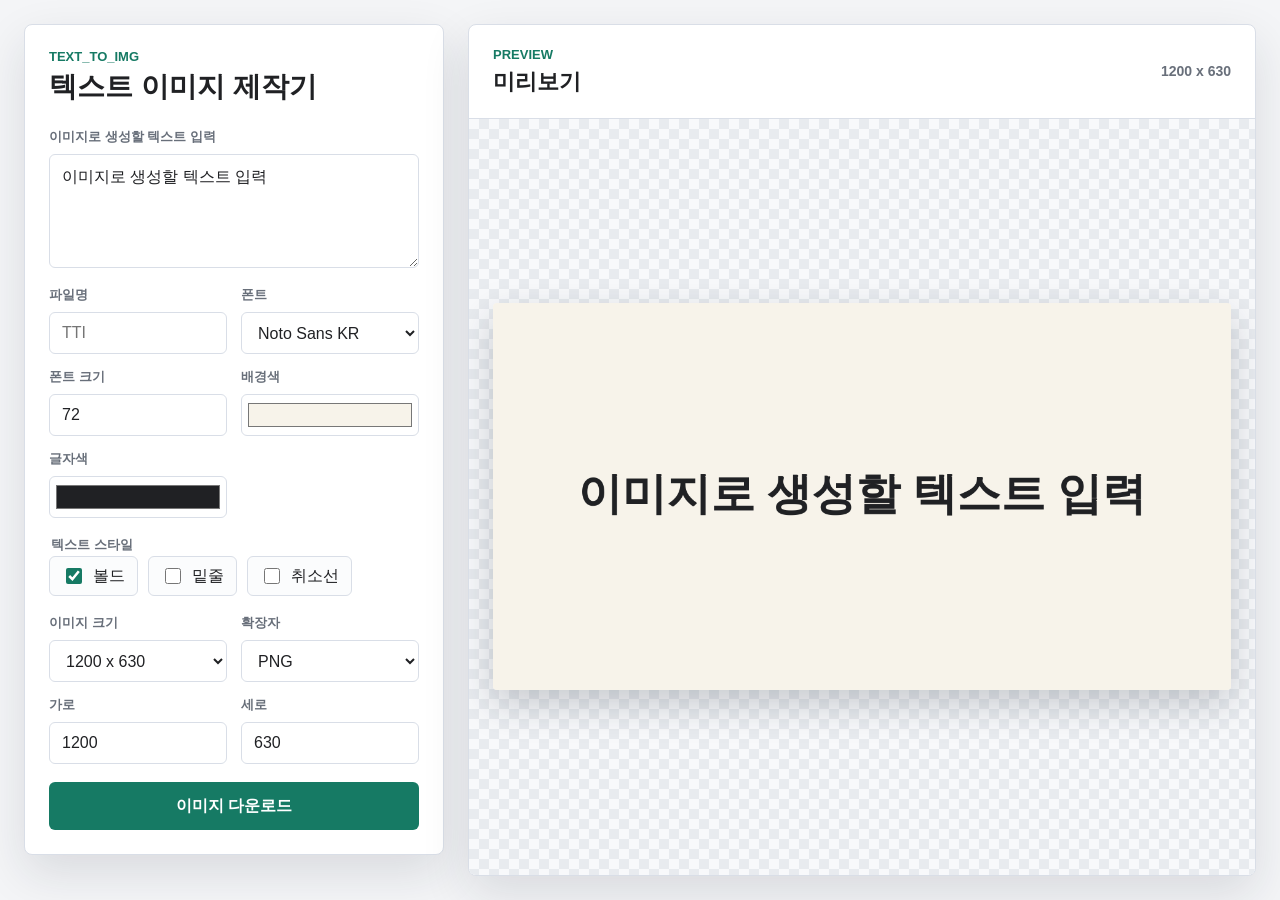
==== index.html @ 3d8e87de "Implement static thumbnail generator" ====
<!doctype html>
<html lang="ko">
  <head>
    <meta charset="utf-8">
    <meta name="viewport" content="width=device-width, initial-scale=1">
    <title>TEXT_TO_IMG</title>
    <link rel="stylesheet" href="style.css">
  </head>
  <body>
    <main class="app-shell">
      <section class="controls" aria-labelledby="controls-title">
        <div class="brand">
          <p class="eyebrow">TEXT_TO_IMG</p>
          <h1 id="controls-title">텍스트 이미지 제작기</h1>
        </div>

        <form class="control-form" id="thumbnail-form">
          <label class="field field-full" for="title-input">
            <span>이미지로 생성할 텍스트 입력</span>
            <textarea id="title-input" rows="4" maxlength="160">이미지로 생성할 텍스트 입력</textarea>
          </label>

          <div class="field-grid">
            <label class="field" for="filename-input">
              <span>파일명</span>
              <input id="filename-input" type="text" maxlength="80" placeholder="TTI">
            </label>

            <label class="field" for="font-family">
              <span>폰트</span>
              <select id="font-family">
                <option value="'Noto Sans KR', sans-serif">Noto Sans KR</option>
                <option value="Pretendard, sans-serif">Pretendard</option>
                <option value="'Nanum Gothic', 'NanumGothic', sans-serif">나눔 고딕</option>
                <option value="Arial, sans-serif">Arial</option>
                <option value="Georgia, serif">Georgia</option>
                <option value="serif">serif</option>
                <option value="sans-serif">sans-serif</option>
              </select>
            </label>

            <label class="field" for="font-size">
              <span>폰트 크기</span>
              <input id="font-size" type="number" min="24" max="180" step="1" value="72">
            </label>

            <label class="field" for="background-color">
              <span>배경색</span>
              <input id="background-color" type="color" value="#f7f3ea">
            </label>

            <label class="field" for="text-color">
              <span>글자색</span>
              <input id="text-color" type="color" value="#202124">
            </label>
          </div>

          <fieldset class="style-options">
            <legend>텍스트 스타일</legend>
            <label class="check-option">
              <input id="bold-toggle" type="checkbox" checked>
              <span>볼드</span>
            </label>
            <label class="check-option">
              <input id="underline-toggle" type="checkbox">
              <span>밑줄</span>
            </label>
            <label class="check-option">
              <input id="strike-toggle" type="checkbox">
              <span>취소선</span>
            </label>
          </fieldset>

          <div class="field-grid">
            <label class="field" for="size-preset">
              <span>이미지 크기</span>
              <select id="size-preset">
                <option value="1200x630">1200 x 630</option>
                <option value="1024x1024">1024 x 1024</option>
                <option value="800x450">800 x 450</option>
                <option value="custom">직접 입력</option>
              </select>
            </label>

            <label class="field" for="image-extension">
              <span>확장자</span>
              <select id="image-extension">
                <option value="png">PNG</option>
                <option value="jpg">JPG</option>
                <option value="webp">WEBP</option>
              </select>
            </label>

            <label class="field" for="image-width">
              <span>가로</span>
              <input id="image-width" type="number" min="320" max="3000" step="10" value="1200">
            </label>

            <label class="field" for="image-height">
              <span>세로</span>
              <input id="image-height" type="number" min="180" max="3000" step="10" value="630">
            </label>
          </div>

          <button class="download-button" id="download-button" type="button">이미지 다운로드</button>
        </form>
      </section>

      <section class="preview-panel" aria-labelledby="preview-title">
        <div class="preview-header">
          <div>
            <p class="eyebrow">Preview</p>
            <h2 id="preview-title">미리보기</h2>
          </div>
          <p class="preview-size" id="preview-size">1200 x 630</p>
        </div>
        <div class="canvas-wrap">
          <canvas id="thumbnail-canvas" width="1200" height="630" aria-label="썸네일 미리보기"></canvas>
        </div>
      </section>
    </main>

    <script src="script.js"></script>
  </body>
</html>
---- style.css ----
:root {
  color-scheme: light;
  --page: #f4f5f7;
  --panel: #ffffff;
  --ink: #202124;
  --muted: #686f7a;
  --line: #d9dee7;
  --accent: #167a64;
  --accent-strong: #0f5e4c;
  --focus: rgba(22, 122, 100, 0.22);
  --shadow: 0 18px 48px rgba(24, 33, 46, 0.12);
}

* {
  box-sizing: border-box;
}

body {
  margin: 0;
  min-height: 100vh;
  background: var(--page);
  color: var(--ink);
  font-family: "Noto Sans KR", Pretendard, Arial, sans-serif;
}

button,
input,
select,
textarea {
  font: inherit;
}

.app-shell {
  display: grid;
  grid-template-columns: minmax(320px, 420px) minmax(0, 1fr);
  gap: 24px;
  width: min(1440px, 100%);
  min-height: 100vh;
  margin: 0 auto;
  padding: 24px;
}

.controls,
.preview-panel {
  background: var(--panel);
  border: 1px solid var(--line);
  border-radius: 8px;
  box-shadow: var(--shadow);
}

.controls {
  align-self: start;
  padding: 24px;
}

.brand {
  margin-bottom: 24px;
}

.eyebrow {
  margin: 0 0 6px;
  color: var(--accent);
  font-size: 13px;
  font-weight: 800;
  letter-spacing: 0;
  text-transform: uppercase;
}

h1,
h2 {
  margin: 0;
  letter-spacing: 0;
}

h1 {
  font-size: 28px;
  line-height: 1.2;
}

h2 {
  font-size: 22px;
  line-height: 1.25;
}

.control-form {
  display: grid;
  gap: 18px;
}

.field-grid {
  display: grid;
  grid-template-columns: repeat(2, minmax(0, 1fr));
  gap: 14px;
}

.field {
  display: grid;
  gap: 8px;
  min-width: 0;
}

.field-full {
  grid-column: 1 / -1;
}

.field span,
.style-options legend {
  color: var(--muted);
  font-size: 13px;
  font-weight: 700;
}

textarea,
select,
input[type="number"],
input[type="text"],
input[type="color"] {
  width: 100%;
  min-height: 42px;
  border: 1px solid var(--line);
  border-radius: 6px;
  background: #fff;
  color: var(--ink);
}

textarea,
select,
input[type="text"],
input[type="number"] {
  padding: 10px 12px;
}

textarea {
  resize: vertical;
  line-height: 1.45;
}

input[type="color"] {
  padding: 4px;
}

textarea:focus,
select:focus,
input:focus,
button:focus-visible {
  border-color: var(--accent);
  box-shadow: 0 0 0 4px var(--focus);
  outline: none;
}

.style-options {
  display: flex;
  flex-wrap: wrap;
  gap: 10px;
  margin: 0;
  padding: 0;
  border: 0;
}

.style-options legend {
  flex-basis: 100%;
  margin-bottom: 2px;
}

.check-option {
  display: inline-flex;
  align-items: center;
  gap: 8px;
  min-height: 38px;
  padding: 8px 12px;
  border: 1px solid var(--line);
  border-radius: 6px;
  background: #fbfcfd;
  cursor: pointer;
}

.check-option input {
  width: 16px;
  height: 16px;
  accent-color: var(--accent);
}

.download-button {
  min-height: 48px;
  border: 0;
  border-radius: 6px;
  background: var(--accent);
  color: #fff;
  font-weight: 800;
  cursor: pointer;
}

.download-button:hover {
  background: var(--accent-strong);
}

.preview-panel {
  display: grid;
  grid-template-rows: auto minmax(0, 1fr);
  min-height: calc(100vh - 48px);
  overflow: hidden;
}

.preview-header {
  display: flex;
  align-items: center;
  justify-content: space-between;
  gap: 16px;
  padding: 22px 24px;
  border-bottom: 1px solid var(--line);
}

.preview-size {
  margin: 0;
  color: var(--muted);
  font-size: 14px;
  font-weight: 700;
  white-space: nowrap;
}

.canvas-wrap {
  display: grid;
  place-items: center;
  min-height: 0;
  padding: 24px;
  background:
    linear-gradient(45deg, #e8ebef 25%, transparent 25%),
    linear-gradient(-45deg, #e8ebef 25%, transparent 25%),
    linear-gradient(45deg, transparent 75%, #e8ebef 75%),
    linear-gradient(-45deg, transparent 75%, #e8ebef 75%);
  background-color: #f8f9fb;
  background-position: 0 0, 0 10px, 10px -10px, -10px 0;
  background-size: 20px 20px;
}

canvas {
  display: block;
  width: min(100%, 1000px);
  height: auto;
  max-height: calc(100vh - 170px);
  border-radius: 4px;
  box-shadow: 0 14px 38px rgba(24, 33, 46, 0.22);
}

@media (max-width: 900px) {
  .app-shell {
    grid-template-columns: 1fr;
    padding: 14px;
  }

  .controls,
  .preview-panel {
    box-shadow: none;
  }

  .preview-panel {
    min-height: auto;
  }

  canvas {
    max-height: none;
  }
}

@media (max-width: 560px) {
  .controls,
  .preview-header,
  .canvas-wrap {
    padding: 18px;
  }

  .field-grid {
    grid-template-columns: 1fr;
  }

  .preview-header {
    align-items: flex-start;
    flex-direction: column;
  }
}
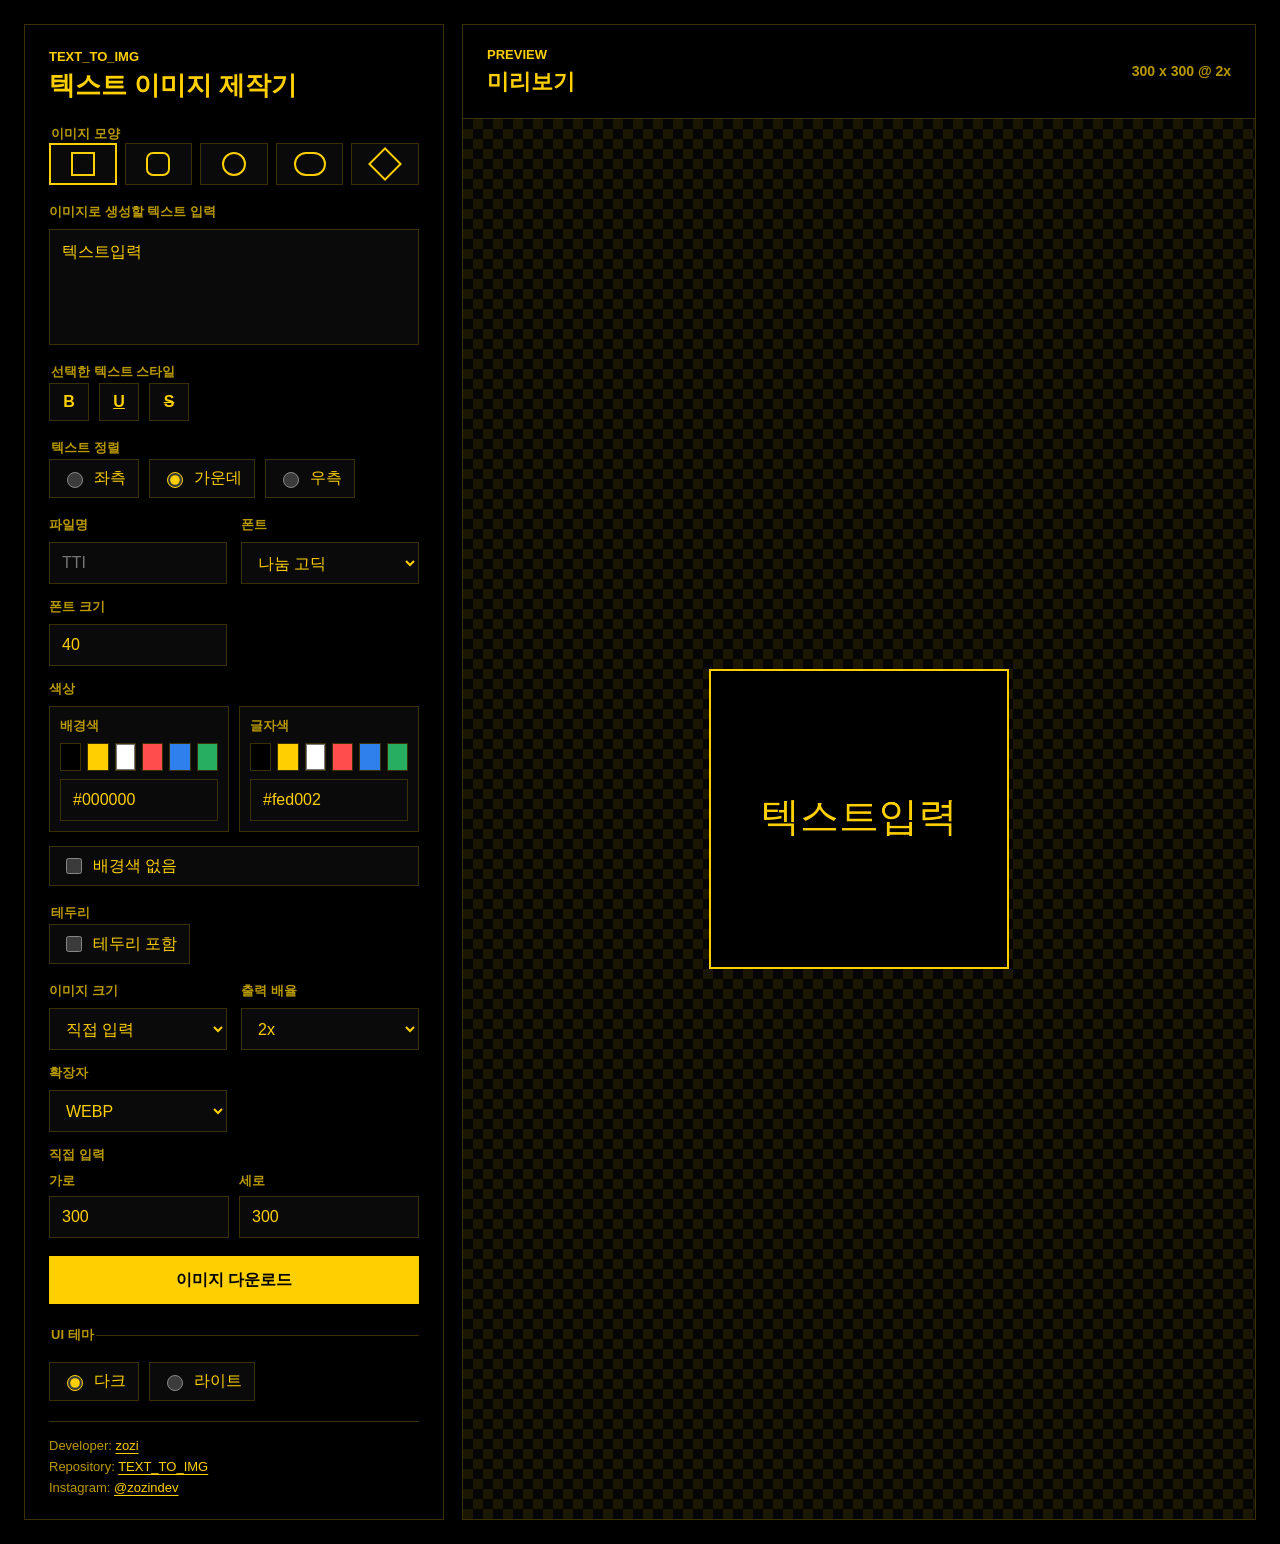
==== commit a61d290d: "Enhance text image editor UI" ====
--- a/index.html
+++ b/index.html
@@ -15,10 +15,57 @@
         </div>
 
         <form class="control-form" id="thumbnail-form">
-          <label class="field field-full" for="title-input">
+          <fieldset class="shape-options">
+            <legend>이미지 모양</legend>
+            <label class="shape-option">
+              <input type="radio" name="image-shape" value="square" checked>
+              <span class="shape-preview shape-square" aria-hidden="true"></span>
+            </label>
+            <label class="shape-option">
+              <input type="radio" name="image-shape" value="rounded">
+              <span class="shape-preview shape-rounded" aria-hidden="true"></span>
+            </label>
+            <label class="shape-option">
+              <input type="radio" name="image-shape" value="circle">
+              <span class="shape-preview shape-circle" aria-hidden="true"></span>
+            </label>
+            <label class="shape-option">
+              <input type="radio" name="image-shape" value="pill">
+              <span class="shape-preview shape-pill" aria-hidden="true"></span>
+            </label>
+            <label class="shape-option">
+              <input type="radio" name="image-shape" value="diamond">
+              <span class="shape-preview shape-diamond" aria-hidden="true"></span>
+            </label>
+          </fieldset>
+
+          <div class="field field-full">
             <span>이미지로 생성할 텍스트 입력</span>
-            <textarea id="title-input" rows="4" maxlength="160">이미지로 생성할 텍스트 입력</textarea>
-          </label>
+            <div class="text-editor" id="text-editor" contenteditable="true" role="textbox" aria-multiline="true">텍스트입력</div>
+          </div>
+
+          <fieldset class="style-options">
+            <legend>선택한 텍스트 스타일</legend>
+            <button class="style-button" type="button" data-command="bold" aria-label="선택한 텍스트 볼드 적용">B</button>
+            <button class="style-button" type="button" data-command="underline" aria-label="선택한 텍스트 밑줄 적용">U</button>
+            <button class="style-button" type="button" data-command="strikeThrough" aria-label="선택한 텍스트 취소선 적용">S</button>
+          </fieldset>
+
+          <fieldset class="style-options">
+            <legend>텍스트 정렬</legend>
+            <label class="radio-option">
+              <input type="radio" name="text-align" value="left">
+              <span>좌측</span>
+            </label>
+            <label class="radio-option">
+              <input type="radio" name="text-align" value="center" checked>
+              <span>가운데</span>
+            </label>
+            <label class="radio-option">
+              <input type="radio" name="text-align" value="right">
+              <span>우측</span>
+            </label>
+          </fieldset>
 
           <div class="field-grid">
             <label class="field" for="filename-input">
@@ -31,7 +78,7 @@
               <select id="font-family">
                 <option value="'Noto Sans KR', sans-serif">Noto Sans KR</option>
                 <option value="Pretendard, sans-serif">Pretendard</option>
-                <option value="'Nanum Gothic', 'NanumGothic', sans-serif">나눔 고딕</option>
+                <option value="'Nanum Gothic', 'NanumGothic', sans-serif" selected>나눔 고딕</option>
                 <option value="Arial, sans-serif">Arial</option>
                 <option value="Georgia, serif">Georgia</option>
                 <option value="serif">serif</option>
@@ -41,35 +88,88 @@
 
             <label class="field" for="font-size">
               <span>폰트 크기</span>
-              <input id="font-size" type="number" min="24" max="180" step="1" value="72">
-            </label>
-
-            <label class="field" for="background-color">
-              <span>배경색</span>
-              <input id="background-color" type="color" value="#f7f3ea">
-            </label>
-
-            <label class="field" for="text-color">
-              <span>글자색</span>
-              <input id="text-color" type="color" value="#202124">
+              <input id="font-size" type="number" min="8" max="180" step="1" value="40">
+            </label>
+
+            <div class="field field-full">
+              <span>색상</span>
+              <div class="color-inputs">
+                <div class="color-control" data-color-group="background">
+                  <span>배경색</span>
+                  <div class="swatches" aria-label="배경색 프리셋">
+                    <button type="button" class="swatch" data-color-target="background-color" data-color="#000000" style="--swatch-color: #000000"></button>
+                    <button type="button" class="swatch" data-color-target="background-color" data-color="#fed002" style="--swatch-color: #fed002"></button>
+                    <button type="button" class="swatch" data-color-target="background-color" data-color="#ffffff" style="--swatch-color: #ffffff"></button>
+                    <button type="button" class="swatch" data-color-target="background-color" data-color="#ff4d4d" style="--swatch-color: #ff4d4d"></button>
+                    <button type="button" class="swatch" data-color-target="background-color" data-color="#2f80ed" style="--swatch-color: #2f80ed"></button>
+                    <button type="button" class="swatch" data-color-target="background-color" data-color="#27ae60" style="--swatch-color: #27ae60"></button>
+                  </div>
+                  <input id="background-color" type="text" value="#000000" inputmode="text" maxlength="7" aria-label="배경색 HEX">
+                </div>
+                <div class="color-control">
+                  <span>글자색</span>
+                  <div class="swatches" aria-label="글자색 프리셋">
+                    <button type="button" class="swatch" data-color-target="text-color" data-color="#000000" style="--swatch-color: #000000"></button>
+                    <button type="button" class="swatch" data-color-target="text-color" data-color="#fed002" style="--swatch-color: #fed002"></button>
+                    <button type="button" class="swatch" data-color-target="text-color" data-color="#ffffff" style="--swatch-color: #ffffff"></button>
+                    <button type="button" class="swatch" data-color-target="text-color" data-color="#ff4d4d" style="--swatch-color: #ff4d4d"></button>
+                    <button type="button" class="swatch" data-color-target="text-color" data-color="#2f80ed" style="--swatch-color: #2f80ed"></button>
+                    <button type="button" class="swatch" data-color-target="text-color" data-color="#27ae60" style="--swatch-color: #27ae60"></button>
+                  </div>
+                  <input id="text-color" type="text" value="#fed002" inputmode="text" maxlength="7" aria-label="글자색 HEX">
+                </div>
+              </div>
+            </div>
+
+            <label class="check-option field-full">
+              <input id="transparent-background" type="checkbox">
+              <span>배경색 없음</span>
             </label>
           </div>
 
           <fieldset class="style-options">
-            <legend>텍스트 스타일</legend>
+            <legend>테두리</legend>
             <label class="check-option">
-              <input id="bold-toggle" type="checkbox" checked>
-              <span>볼드</span>
-            </label>
-            <label class="check-option">
-              <input id="underline-toggle" type="checkbox">
-              <span>밑줄</span>
-            </label>
-            <label class="check-option">
-              <input id="strike-toggle" type="checkbox">
-              <span>취소선</span>
-            </label>
-          </fieldset>
+              <input id="border-enabled" type="checkbox">
+              <span>테두리 포함</span>
+            </label>
+          </fieldset>
+
+          <div class="field-grid border-options" id="border-options">
+            <fieldset class="line-patterns field-full">
+              <span>선 패턴</span>
+              <label class="line-pattern">
+                <input type="radio" name="border-style" value="solid" checked>
+                <span class="line-preview line-solid" aria-hidden="true"></span>
+              </label>
+              <label class="line-pattern">
+                <input type="radio" name="border-style" value="dashed">
+                <span class="line-preview line-dashed" aria-hidden="true"></span>
+              </label>
+              <label class="line-pattern">
+                <input type="radio" name="border-style" value="dotted">
+                <span class="line-preview line-dotted" aria-hidden="true"></span>
+              </label>
+            </fieldset>
+
+            <label class="field" for="border-width">
+              <span>선 굵기</span>
+              <input id="border-width" type="number" min="1" max="80" step="1" value="4">
+            </label>
+
+            <div class="field field-full color-control">
+              <span>테두리 색상</span>
+              <div class="swatches" aria-label="테두리 색상 프리셋">
+                <button type="button" class="swatch" data-color-target="border-color" data-color="#000000" style="--swatch-color: #000000"></button>
+                <button type="button" class="swatch" data-color-target="border-color" data-color="#fed002" style="--swatch-color: #fed002"></button>
+                <button type="button" class="swatch" data-color-target="border-color" data-color="#ffffff" style="--swatch-color: #ffffff"></button>
+                <button type="button" class="swatch" data-color-target="border-color" data-color="#ff4d4d" style="--swatch-color: #ff4d4d"></button>
+                <button type="button" class="swatch" data-color-target="border-color" data-color="#2f80ed" style="--swatch-color: #2f80ed"></button>
+                <button type="button" class="swatch" data-color-target="border-color" data-color="#27ae60" style="--swatch-color: #27ae60"></button>
+              </div>
+              <input id="border-color" type="text" value="#fed002" inputmode="text" maxlength="7" aria-label="테두리 색상 HEX">
+            </div>
+          </div>
 
           <div class="field-grid">
             <label class="field" for="size-preset">
@@ -78,7 +178,17 @@
                 <option value="1200x630">1200 x 630</option>
                 <option value="1024x1024">1024 x 1024</option>
                 <option value="800x450">800 x 450</option>
-                <option value="custom">직접 입력</option>
+                <option value="custom" selected>직접 입력</option>
+              </select>
+            </label>
+
+            <label class="field" for="output-scale">
+              <span>출력 배율</span>
+              <select id="output-scale">
+                <option value="1">1x</option>
+                <option value="2" selected>2x</option>
+                <option value="3">3x</option>
+                <option value="4">4x</option>
               </select>
             </label>
 
@@ -87,22 +197,44 @@
               <select id="image-extension">
                 <option value="png">PNG</option>
                 <option value="jpg">JPG</option>
-                <option value="webp">WEBP</option>
-              </select>
-            </label>
-
-            <label class="field" for="image-width">
-              <span>가로</span>
-              <input id="image-width" type="number" min="320" max="3000" step="10" value="1200">
-            </label>
-
-            <label class="field" for="image-height">
-              <span>세로</span>
-              <input id="image-height" type="number" min="180" max="3000" step="10" value="630">
-            </label>
+                <option value="webp" selected>WEBP</option>
+              </select>
+            </label>
+
+            <div class="field field-full">
+              <span>직접 입력</span>
+              <div class="size-inputs">
+                <label for="image-width">
+                  <span>가로</span>
+                  <input id="image-width" type="number" min="100" max="3000" step="10" value="300">
+                </label>
+                <label for="image-height">
+                  <span>세로</span>
+                  <input id="image-height" type="number" min="100" max="3000" step="10" value="300">
+                </label>
+              </div>
+            </div>
           </div>
 
           <button class="download-button" id="download-button" type="button">이미지 다운로드</button>
+
+          <fieldset class="theme-options">
+            <legend>UI 테마</legend>
+            <label class="radio-option">
+              <input type="radio" name="ui-theme" value="dark" checked>
+              <span>다크</span>
+            </label>
+            <label class="radio-option">
+              <input type="radio" name="ui-theme" value="light">
+              <span>라이트</span>
+            </label>
+          </fieldset>
+
+          <footer class="creator-info">
+            <p>Developer: <a href="https://github.com/zozindev/" target="_blank" rel="noopener noreferrer">zozi</a></p>
+            <p>Repository: <a href="https://github.com/zozindev/TEXT_TO_IMG" target="_blank" rel="noopener noreferrer">TEXT_TO_IMG</a></p>
+            <p>Instagram: <a href="https://www.instagram.com/zozindev/" target="_blank" rel="noopener noreferrer">@zozindev</a></p>
+          </footer>
         </form>
       </section>
 
@@ -112,10 +244,10 @@
             <p class="eyebrow">Preview</p>
             <h2 id="preview-title">미리보기</h2>
           </div>
-          <p class="preview-size" id="preview-size">1200 x 630</p>
+          <p class="preview-size" id="preview-size">300 x 300 @ 2x</p>
         </div>
         <div class="canvas-wrap">
-          <canvas id="thumbnail-canvas" width="1200" height="630" aria-label="썸네일 미리보기"></canvas>
+          <canvas id="thumbnail-canvas" width="600" height="600" aria-label="썸네일 미리보기"></canvas>
         </div>
       </section>
     </main>
--- a/style.css
+++ b/style.css
@@ -1,14 +1,28 @@
 :root {
+  color-scheme: dark;
+  --page: #000000;
+  --panel: #000000;
+  --ink: #fed002;
+  --muted: #b99900;
+  --line: #3a3000;
+  --accent: #fed002;
+  --accent-strong: #fff1a8;
+  --field: #0a0a0a;
+  --focus: rgba(254, 208, 2, 0.24);
+  --shadow: none;
+}
+
+body[data-theme="light"] {
   color-scheme: light;
-  --page: #f4f5f7;
+  --page: #ffffff;
   --panel: #ffffff;
-  --ink: #202124;
-  --muted: #686f7a;
-  --line: #d9dee7;
-  --accent: #167a64;
-  --accent-strong: #0f5e4c;
-  --focus: rgba(22, 122, 100, 0.22);
-  --shadow: 0 18px 48px rgba(24, 33, 46, 0.12);
+  --ink: #000000;
+  --muted: #555555;
+  --line: #000000;
+  --accent: #000000;
+  --accent-strong: #333333;
+  --field: #ffffff;
+  --focus: rgba(0, 0, 0, 0.18);
 }
 
 * {
@@ -26,14 +40,15 @@
 button,
 input,
 select,
-textarea {
+textarea,
+.text-editor {
   font: inherit;
 }
 
 .app-shell {
   display: grid;
   grid-template-columns: minmax(320px, 420px) minmax(0, 1fr);
-  gap: 24px;
+  gap: 18px;
   width: min(1440px, 100%);
   min-height: 100vh;
   margin: 0 auto;
@@ -44,7 +59,7 @@
 .preview-panel {
   background: var(--panel);
   border: 1px solid var(--line);
-  border-radius: 8px;
+  border-radius: 0;
   box-shadow: var(--shadow);
 }
 
@@ -73,7 +88,7 @@
 }
 
 h1 {
-  font-size: 28px;
+  font-size: 26px;
   line-height: 1.2;
 }
 
@@ -103,43 +118,72 @@
   grid-column: 1 / -1;
 }
 
+.size-inputs {
+  display: grid;
+  grid-template-columns: repeat(2, minmax(0, 1fr));
+  gap: 10px;
+}
+
+.color-inputs {
+  display: grid;
+  grid-template-columns: repeat(2, minmax(0, 1fr));
+  gap: 10px;
+}
+
+.size-inputs label {
+  display: grid;
+  gap: 6px;
+  min-width: 0;
+}
+
+.color-control {
+  display: grid;
+  gap: 8px;
+  min-width: 0;
+  padding: 10px;
+  border: 1px solid var(--line);
+  background: var(--field);
+}
+
 .field span,
+.size-inputs span,
+.color-inputs span,
+.color-control > span,
 .style-options legend {
   color: var(--muted);
   font-size: 13px;
   font-weight: 700;
 }
 
-textarea,
+.text-editor,
 select,
 input[type="number"],
-input[type="text"],
-input[type="color"] {
+input[type="text"] {
   width: 100%;
   min-height: 42px;
   border: 1px solid var(--line);
-  border-radius: 6px;
-  background: #fff;
+  border-radius: 0;
+  background: var(--field);
   color: var(--ink);
 }
 
-textarea,
+.text-editor,
 select,
 input[type="text"],
 input[type="number"] {
   padding: 10px 12px;
 }
 
-textarea {
-  resize: vertical;
+.text-editor {
+  min-height: 116px;
+  max-height: 260px;
+  overflow: auto;
   line-height: 1.45;
-}
-
-input[type="color"] {
-  padding: 4px;
-}
-
-textarea:focus,
+  white-space: pre-wrap;
+  word-break: break-word;
+}
+
+.text-editor:focus,
 select:focus,
 input:focus,
 button:focus-visible {
@@ -148,6 +192,33 @@
   outline: none;
 }
 
+.swatches {
+  display: grid;
+  grid-template-columns: repeat(6, minmax(0, 1fr));
+  gap: 6px;
+}
+
+.swatch {
+  width: 100%;
+  min-height: 28px;
+  border: 1px solid var(--line);
+  border-radius: 0;
+  background: var(--swatch-color);
+  cursor: pointer;
+}
+
+.swatch[data-color="#ffffff"] {
+  box-shadow: inset 0 0 0 1px #777777;
+}
+
+.color-control.is-disabled {
+  opacity: 0.45;
+}
+
+.color-control.is-disabled .swatch {
+  pointer-events: none;
+}
+
 .style-options {
   display: flex;
   flex-wrap: wrap;
@@ -157,9 +228,172 @@
   border: 0;
 }
 
+.theme-options {
+  display: flex;
+  flex-wrap: wrap;
+  gap: 10px;
+  margin: 4px 0 0;
+  padding: 18px 0 0;
+  border: 0;
+  border-top: 1px solid var(--line);
+}
+
+.theme-options legend {
+  flex-basis: 100%;
+  color: var(--muted);
+  font-size: 13px;
+  font-weight: 700;
+}
+
+.creator-info {
+  display: grid;
+  gap: 6px;
+  margin-top: 2px;
+  padding-top: 16px;
+  border-top: 1px solid var(--line);
+  color: var(--muted);
+  font-size: 13px;
+}
+
+.creator-info p {
+  margin: 0;
+}
+
+.creator-info a {
+  color: var(--ink);
+  text-decoration: underline;
+  text-underline-offset: 3px;
+}
+
+.creator-info a:hover {
+  color: var(--accent-strong);
+}
+
+.shape-options {
+  display: grid;
+  grid-template-columns: repeat(5, minmax(0, 1fr));
+  gap: 8px;
+  margin: 0;
+  padding: 0;
+  border: 0;
+}
+
+.shape-options legend {
+  grid-column: 1 / -1;
+  color: var(--muted);
+  font-size: 13px;
+  font-weight: 700;
+}
+
+.shape-option,
+.line-pattern {
+  display: grid;
+  place-items: center;
+  min-height: 42px;
+  border: 1px solid var(--line);
+  background: var(--field);
+  cursor: pointer;
+}
+
+.shape-option:has(input:checked),
+.line-pattern:has(input:checked) {
+  border-color: var(--accent);
+  box-shadow: inset 0 0 0 1px var(--accent);
+}
+
+.shape-option input,
+.line-pattern input {
+  position: absolute;
+  opacity: 0;
+  pointer-events: none;
+}
+
+.shape-preview {
+  display: block;
+  width: 24px;
+  height: 24px;
+  border: 2px solid var(--accent);
+}
+
+.shape-rounded {
+  border-radius: 7px;
+}
+
+.shape-circle {
+  border-radius: 50%;
+}
+
+.shape-pill {
+  width: 32px;
+  border-radius: 999px;
+}
+
+.shape-diamond {
+  transform: rotate(45deg);
+}
+
 .style-options legend {
   flex-basis: 100%;
   margin-bottom: 2px;
+}
+
+.line-patterns {
+  display: grid;
+  grid-template-columns: repeat(3, minmax(0, 1fr));
+  gap: 8px;
+  margin: 0;
+  padding: 0;
+  border: 0;
+}
+
+.line-patterns > span {
+  grid-column: 1 / -1;
+  color: var(--muted);
+  font-size: 13px;
+  font-weight: 700;
+}
+
+.line-preview {
+  display: block;
+  width: 48px;
+  border-top: 3px solid var(--accent);
+}
+
+.line-dashed {
+  border-top-style: dashed;
+}
+
+.line-dotted {
+  border-top-style: dotted;
+  border-top-width: 4px;
+}
+
+.style-button {
+  display: inline-flex;
+  align-items: center;
+  justify-content: center;
+  width: 40px;
+  height: 38px;
+  border: 1px solid var(--line);
+  border-radius: 0;
+  background: var(--field);
+  color: var(--ink);
+  font-weight: 900;
+  cursor: pointer;
+}
+
+.style-button:hover {
+  border-color: var(--accent);
+  color: var(--accent-strong);
+  background: #111111;
+}
+
+.style-button[data-command="underline"] {
+  text-decoration: underline;
+}
+
+.style-button[data-command="strikeThrough"] {
+  text-decoration: line-through;
 }
 
 .check-option {
@@ -169,9 +403,27 @@
   min-height: 38px;
   padding: 8px 12px;
   border: 1px solid var(--line);
-  border-radius: 6px;
-  background: #fbfcfd;
+  border-radius: 0;
+  background: var(--field);
   cursor: pointer;
+}
+
+.radio-option {
+  display: inline-flex;
+  align-items: center;
+  gap: 8px;
+  min-height: 38px;
+  padding: 8px 12px;
+  border: 1px solid var(--line);
+  border-radius: 0;
+  background: var(--field);
+  cursor: pointer;
+}
+
+.radio-option input {
+  width: 16px;
+  height: 16px;
+  accent-color: var(--accent);
 }
 
 .check-option input {
@@ -180,18 +432,36 @@
   accent-color: var(--accent);
 }
 
+.border-options {
+  display: none;
+}
+
+.border-options.is-active {
+  display: grid;
+}
+
 .download-button {
   min-height: 48px;
   border: 0;
-  border-radius: 6px;
+  border-radius: 0;
   background: var(--accent);
-  color: #fff;
+  color: #000000;
   font-weight: 800;
   cursor: pointer;
 }
 
 .download-button:hover {
   background: var(--accent-strong);
+}
+
+body[data-theme="light"] .download-button {
+  border: 1px solid #000000;
+  background: #000000;
+  color: #ffffff;
+}
+
+body[data-theme="light"] .download-button:hover {
+  background: #333333;
 }
 
 .preview-panel {
@@ -224,22 +494,33 @@
   min-height: 0;
   padding: 24px;
   background:
-    linear-gradient(45deg, #e8ebef 25%, transparent 25%),
-    linear-gradient(-45deg, #e8ebef 25%, transparent 25%),
-    linear-gradient(45deg, transparent 75%, #e8ebef 75%),
-    linear-gradient(-45deg, transparent 75%, #e8ebef 75%);
-  background-color: #f8f9fb;
+    linear-gradient(45deg, #1a1600 25%, transparent 25%),
+    linear-gradient(-45deg, #1a1600 25%, transparent 25%),
+    linear-gradient(45deg, transparent 75%, #1a1600 75%),
+    linear-gradient(-45deg, transparent 75%, #1a1600 75%);
+  background-color: #050505;
   background-position: 0 0, 0 10px, 10px -10px, -10px 0;
   background-size: 20px 20px;
 }
 
+body[data-theme="light"] .canvas-wrap {
+  background:
+    linear-gradient(45deg, #eeeeee 25%, transparent 25%),
+    linear-gradient(-45deg, #eeeeee 25%, transparent 25%),
+    linear-gradient(45deg, transparent 75%, #eeeeee 75%),
+    linear-gradient(-45deg, transparent 75%, #eeeeee 75%);
+  background-color: #ffffff;
+  background-position: 0 0, 0 10px, 10px -10px, -10px 0;
+  background-size: 20px 20px;
+}
+
 canvas {
   display: block;
-  width: min(100%, 1000px);
+  max-width: 100%;
   height: auto;
-  max-height: calc(100vh - 170px);
-  border-radius: 4px;
-  box-shadow: 0 14px 38px rgba(24, 33, 46, 0.22);
+  border-radius: 0;
+  border: 2px solid var(--accent);
+  box-shadow: none;
 }
 
 @media (max-width: 900px) {
@@ -273,6 +554,14 @@
     grid-template-columns: 1fr;
   }
 
+  .shape-options {
+    grid-template-columns: repeat(5, minmax(42px, 1fr));
+  }
+
+  .color-inputs {
+    grid-template-columns: 1fr;
+  }
+
   .preview-header {
     align-items: flex-start;
     flex-direction: column;
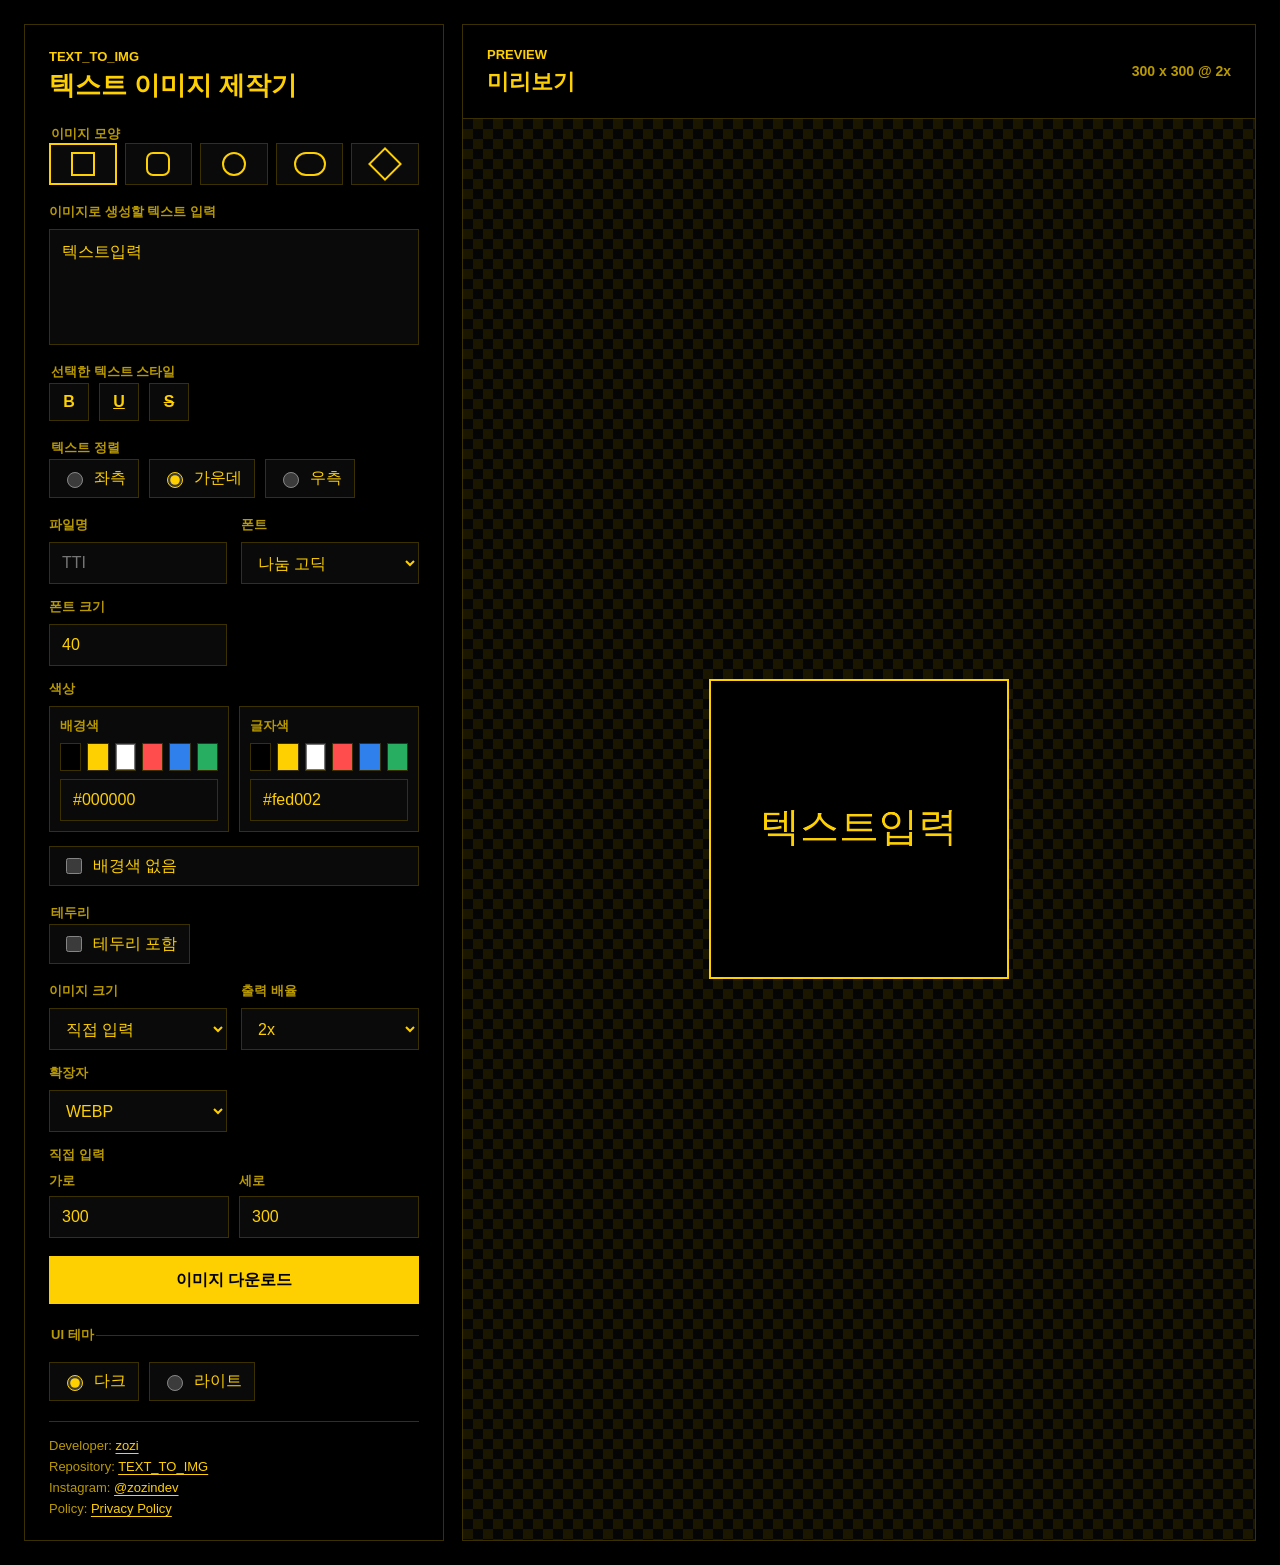
==== commit 7818ef20: "Add SEO metadata and policy pages" ====
--- a/index.html
+++ b/index.html
@@ -1,9 +1,42 @@
-<!doctype html>
+﻿<!doctype html>
 <html lang="ko">
   <head>
     <meta charset="utf-8">
     <meta name="viewport" content="width=device-width, initial-scale=1">
-    <title>TEXT_TO_IMG</title>
+    <title>TEXT_TO_IMG - 텍스트 이미지 생성기</title>
+    <meta name="description" content="TEXT_TO_IMG는 텍스트를 입력해 PNG, JPG, WebP 이미지로 변환하고 다운로드할 수 있는 무료 정적 웹 도구입니다.">
+    <meta name="robots" content="index, follow">
+    <link rel="canonical" href="https://tti.zozindev.com/">
+    <link rel="icon" type="image/svg+xml" href="/favicon.svg">
+    <meta property="og:type" content="website">
+    <meta property="og:site_name" content="TEXT_TO_IMG">
+    <meta property="og:title" content="TEXT_TO_IMG - 텍스트 이미지 생성기">
+    <meta property="og:description" content="텍스트를 이미지로 변환하고 PNG, JPG, WebP로 다운로드하는 무료 정적 웹 도구입니다.">
+    <meta property="og:url" content="https://tti.zozindev.com/">
+    <meta name="twitter:card" content="summary">
+    <meta name="twitter:title" content="TEXT_TO_IMG - 텍스트 이미지 생성기">
+    <meta name="twitter:description" content="텍스트를 이미지로 변환하고 PNG, JPG, WebP로 다운로드하는 무료 정적 웹 도구입니다.">
+    <script type="application/ld+json">
+      {
+        "@context": "https://schema.org",
+        "@type": "WebApplication",
+        "name": "TEXT_TO_IMG",
+        "url": "https://tti.zozindev.com/",
+        "applicationCategory": "DesignApplication",
+        "operatingSystem": "Any",
+        "description": "텍스트를 입력해 PNG, JPG, WebP 이미지로 변환하고 다운로드할 수 있는 무료 정적 웹 도구입니다.",
+        "creator": {
+          "@type": "Person",
+          "name": "zozi",
+          "url": "https://github.com/zozindev/"
+        },
+        "offers": {
+          "@type": "Offer",
+          "price": "0",
+          "priceCurrency": "USD"
+        }
+      }
+    </script>
     <link rel="stylesheet" href="style.css">
   </head>
   <body>
@@ -234,6 +267,7 @@
             <p>Developer: <a href="https://github.com/zozindev/" target="_blank" rel="noopener noreferrer">zozi</a></p>
             <p>Repository: <a href="https://github.com/zozindev/TEXT_TO_IMG" target="_blank" rel="noopener noreferrer">TEXT_TO_IMG</a></p>
             <p>Instagram: <a href="https://www.instagram.com/zozindev/" target="_blank" rel="noopener noreferrer">@zozindev</a></p>
+            <p>Policy: <a href="/privacy.html">Privacy Policy</a></p>
           </footer>
         </form>
       </section>
--- a/style.css
+++ b/style.css
@@ -37,6 +37,10 @@
   font-family: "Noto Sans KR", Pretendard, Arial, sans-serif;
 }
 
+a {
+  color: var(--ink);
+}
+
 button,
 input,
 select,
@@ -267,6 +271,36 @@
 
 .creator-info a:hover {
   color: var(--accent-strong);
+}
+
+.policy-page {
+  display: grid;
+  gap: 20px;
+  width: min(760px, 100%);
+  margin: 0 auto;
+  padding: 48px 20px;
+}
+
+.policy-page h1,
+.policy-page h2,
+.policy-page p {
+  margin: 0;
+}
+
+.policy-page section {
+  display: grid;
+  gap: 10px;
+}
+
+.policy-page p {
+  color: var(--muted);
+  line-height: 1.7;
+}
+
+.back-link {
+  width: fit-content;
+  text-decoration: underline;
+  text-underline-offset: 3px;
 }
 
 .shape-options {
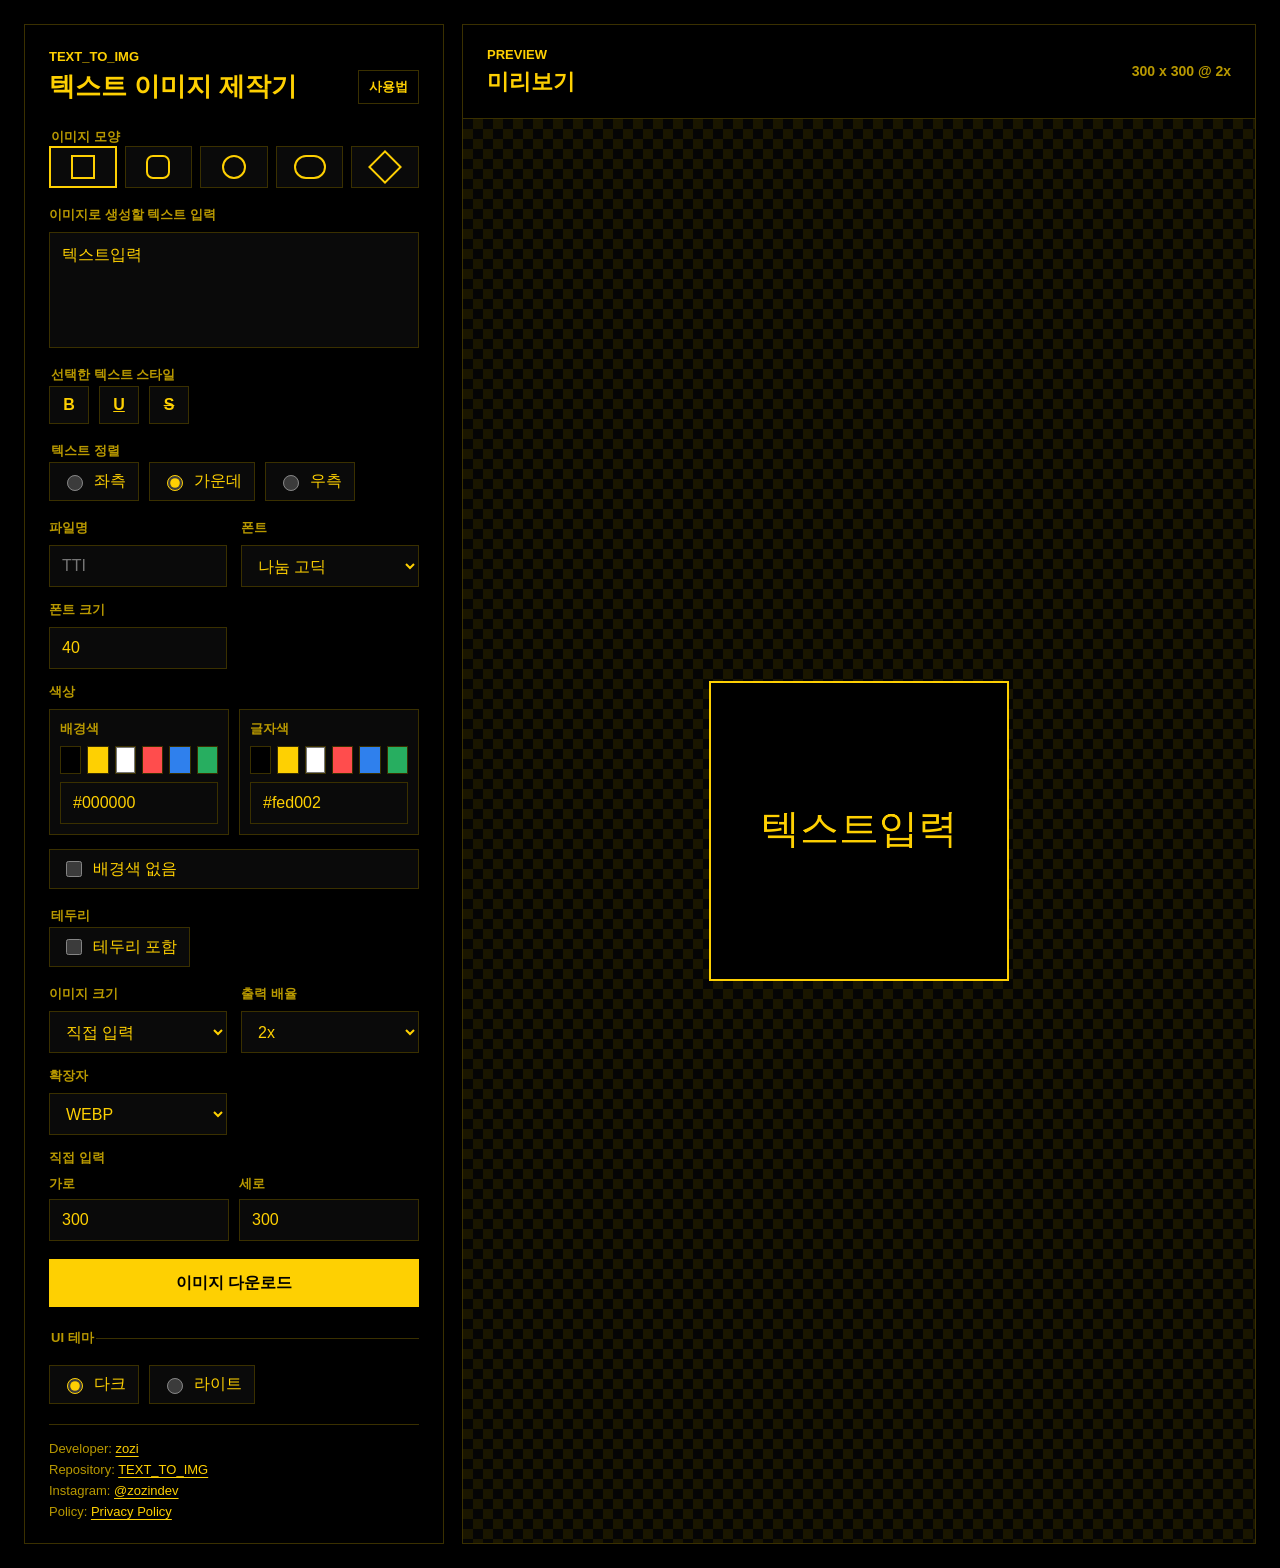
==== commit 32f4b1bb: "Add usage guide page" ====
--- a/index.html
+++ b/index.html
@@ -44,7 +44,10 @@
       <section class="controls" aria-labelledby="controls-title">
         <div class="brand">
           <p class="eyebrow">TEXT_TO_IMG</p>
-          <h1 id="controls-title">텍스트 이미지 제작기</h1>
+          <div class="title-row">
+            <h1 id="controls-title">텍스트 이미지 제작기</h1>
+            <a class="nav-link" href="/guide.html">사용법</a>
+          </div>
         </div>
 
         <form class="control-form" id="thumbnail-form">
@@ -208,9 +211,9 @@
             <label class="field" for="size-preset">
               <span>이미지 크기</span>
               <select id="size-preset">
-                <option value="1200x630">1200 x 630</option>
-                <option value="1024x1024">1024 x 1024</option>
-                <option value="800x450">800 x 450</option>
+                <option value="1080x1350">1080 x 1350 (Instagram Feed)</option>
+                <option value="1080x1080">1080 x 1080 (Instagram Square)</option>
+                <option value="800x800">800 x 800 (Naver Blog)</option>
                 <option value="custom" selected>직접 입력</option>
               </select>
             </label>
--- a/style.css
+++ b/style.css
@@ -76,6 +76,28 @@
   margin-bottom: 24px;
 }
 
+.title-row {
+  display: flex;
+  align-items: center;
+  justify-content: space-between;
+  gap: 14px;
+}
+
+.nav-link {
+  flex: 0 0 auto;
+  padding: 7px 10px;
+  border: 1px solid var(--line);
+  color: var(--ink);
+  font-size: 13px;
+  font-weight: 800;
+  text-decoration: none;
+}
+
+.nav-link:hover {
+  border-color: var(--accent);
+  color: var(--accent-strong);
+}
+
 .eyebrow {
   margin: 0 0 6px;
   color: var(--accent);
@@ -290,6 +312,10 @@
 .policy-page section {
   display: grid;
   gap: 10px;
+}
+
+.guide-page {
+  max-width: 820px;
 }
 
 .policy-page p {
@@ -600,4 +626,9 @@
     align-items: flex-start;
     flex-direction: column;
   }
-}
+
+  .title-row {
+    align-items: flex-start;
+    flex-direction: column;
+  }
+}
